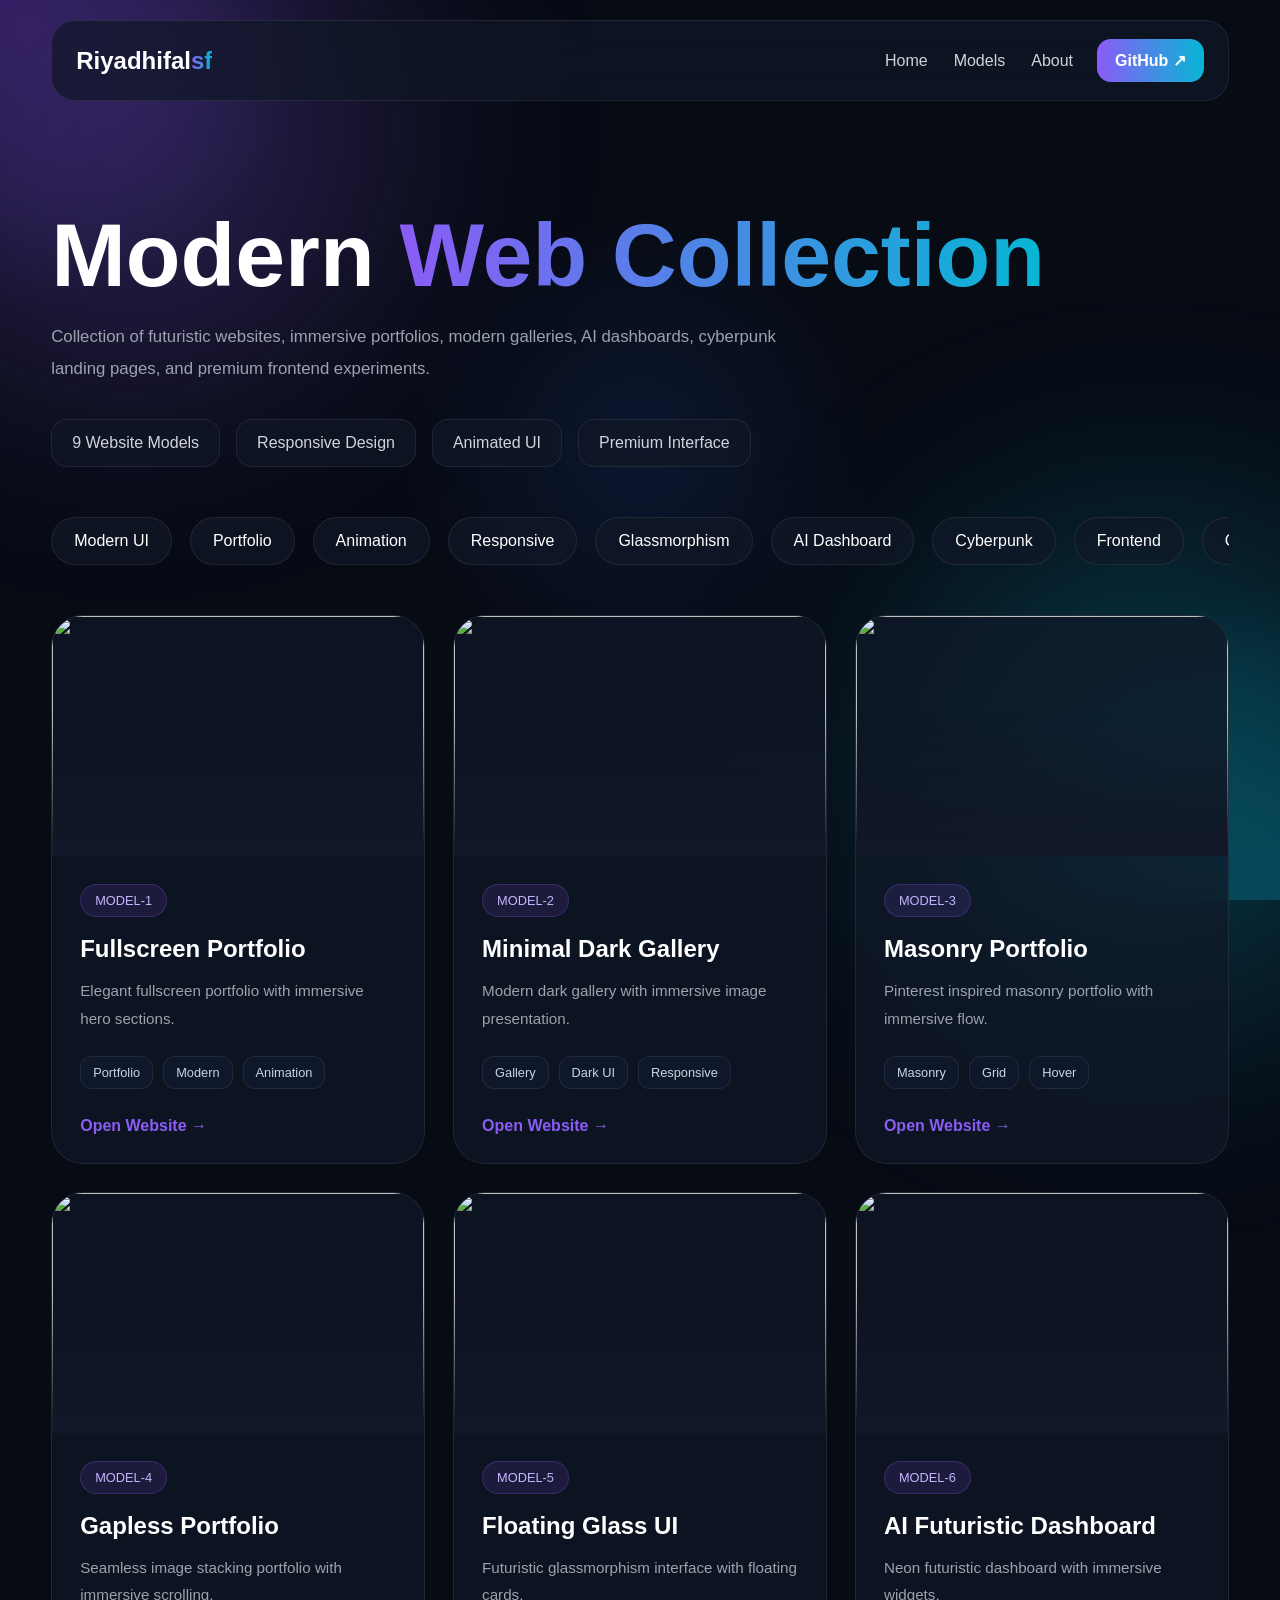
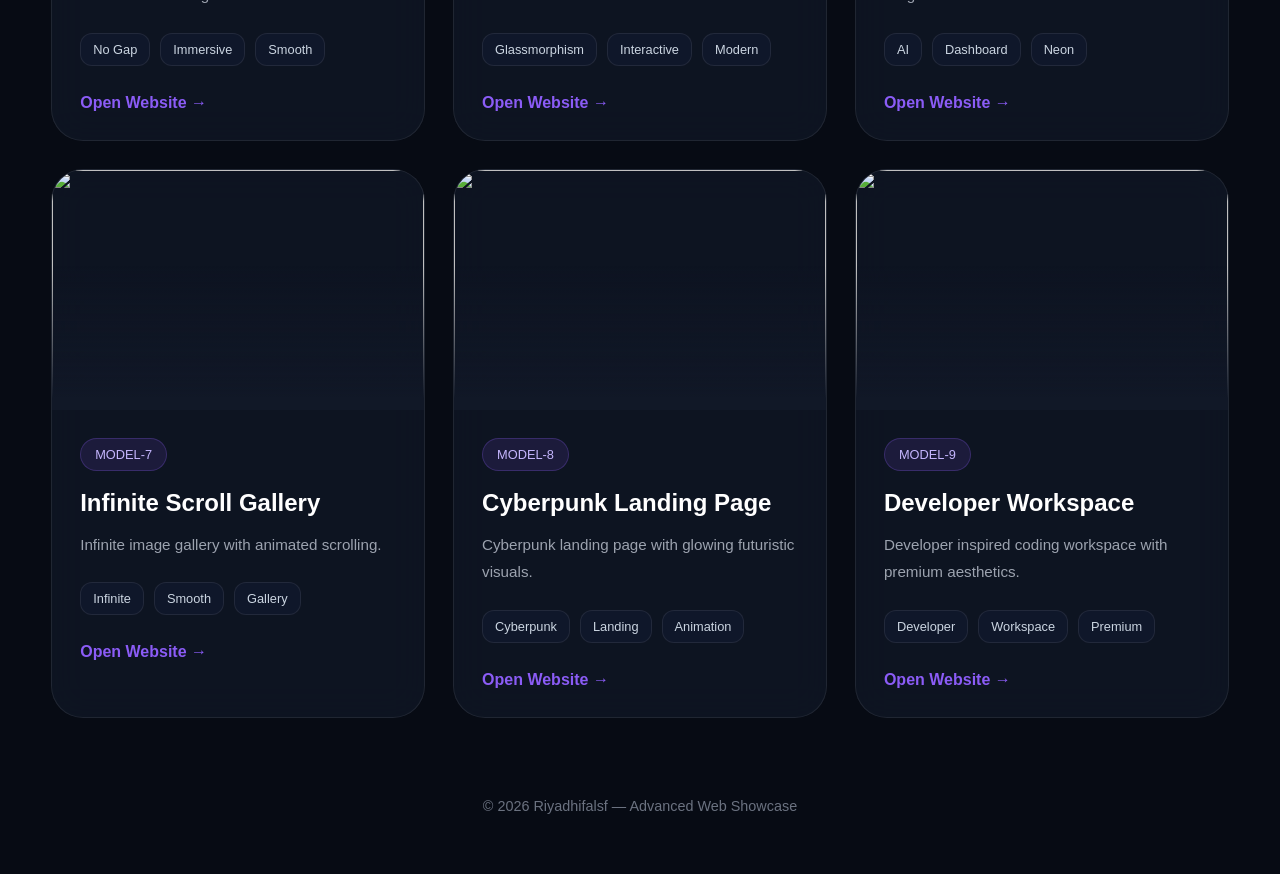
==== index.html @ 680bb46f "update index.html" ====
<!DOCTYPE html>
<html lang="en">
<head>

<meta charset="UTF-8">
<meta name="viewport" content="width=device-width, initial-scale=1.0">

<title>Riyadhifalsf — Modern Web Collection</title>

<link rel="preconnect" href="https://fonts.googleapis.com">

<style>

/* ========================= */
/* RESET */
/* ========================= */

*{
  margin:0;
  padding:0;
  box-sizing:border-box;
}

html{
  scroll-behavior:smooth;
}

body{
  font-family:Inter,sans-serif;
  background:#070b14;
  color:white;
  overflow-x:hidden;
}

/* ========================= */
/* PERFORMANCE */
/* ========================= */

img{
  image-rendering:auto;
  backface-visibility:hidden;
  transform:translateZ(0);
}

::-webkit-scrollbar{
  width:10px;
}

::-webkit-scrollbar-track{
  background:#070b14;
}

::-webkit-scrollbar-thumb{
  background:linear-gradient(
  to bottom,
  #8b5cf6,
  #06b6d4
  );

  border-radius:999px;
}

::selection{
  background:#8b5cf6;
  color:white;
}

/* ========================= */
/* BACKGROUND */
/* ========================= */

.background{
  position:fixed;
  inset:0;
  z-index:-10;

  background:
  radial-gradient(circle at top left,#7c3aed40,transparent 20%),
  radial-gradient(circle at bottom right,#06b6d440,transparent 20%),
  radial-gradient(circle at center,#2563eb20,transparent 30%),
  #070b14;
}

.blur{
  position:fixed;
  width:500px;
  height:500px;
  border-radius:50%;
  filter:blur(120px);
  opacity:.25;
  z-index:-5;
  animation:float 12s ease-in-out infinite;
}

.blur.one{
  background:#8b5cf6;
  top:-120px;
  left:-120px;
}

.blur.two{
  background:#06b6d4;
  bottom:-120px;
  right:-120px;
  animation-delay:5s;
}

@keyframes float{

  0%{
    transform:translateY(0);
  }

  50%{
    transform:translateY(40px);
  }

  100%{
    transform:translateY(0);
  }

}

/* ========================= */
/* NAVBAR */
/* ========================= */

.navbar{
  position:sticky;
  top:20px;
  z-index:999;

  width:min(1320px,92%);
  margin:auto;
  margin-top:20px;

  padding:18px 24px;
  border-radius:24px;

  display:flex;
  justify-content:space-between;
  align-items:center;

  background:rgba(17,24,39,.7);
  border:1px solid rgba(255,255,255,.08);

  backdrop-filter:blur(20px);

  transition:
  transform .45s ease,
  opacity .35s ease,
  background .35s ease;
}

/* SMART HIDE */

.navbar.hide{
  transform:translateY(-55%);
  opacity:.92;
}

.navbar.scrolled{
  background:rgba(10,14,24,.82);

  border-color:rgba(255,255,255,.12);

  box-shadow:
  0 10px 30px rgba(0,0,0,.25);
}

.logo{
  font-size:1.5rem;
  font-weight:900;
}

.logo span{
  background:linear-gradient(to right,#8b5cf6,#06b6d4);
  -webkit-background-clip:text;
  -webkit-text-fill-color:transparent;
}

/* NAV CENTER */

.nav-center{
  display:flex;
  align-items:center;
  gap:24px;
}

.nav-links{
  display:flex;
  align-items:center;
  gap:26px;
}

.nav-links a{
  text-decoration:none;
  color:#d1d5db;
  transition:.3s;
  position:relative;
}

.nav-links a:hover{
  color:white;
}

.nav-links a::after{
  content:"";
  position:absolute;
  left:0;
  bottom:-6px;
  width:0%;
  height:2px;
  background:#8b5cf6;
  transition:.3s;
}

.nav-links a:hover::after{
  width:100%;
}

.github-btn{
  display:flex;
  align-items:center;
  justify-content:center;

  padding:12px 18px;
  border-radius:14px;

  background:linear-gradient(
  to right,
  #8b5cf6,
  #06b6d4
  );

  color:white;
  text-decoration:none;
  font-weight:700;

  transition:.35s;
}

.github-btn:hover{
  transform:translateY(-3px);

  box-shadow:
  0 10px 25px rgba(139,92,246,.3);
}

/* ========================= */
/* HAMBURGER */
/* ========================= */

.hamburger{
  width:50px;
  height:50px;
  border-radius:16px;

  display:none;
  align-items:center;
  justify-content:center;
  flex-direction:column;
  gap:6px;

  cursor:pointer;

  background:#111827;
  border:1px solid rgba(255,255,255,.08);
}

.hamburger span{
  width:22px;
  height:2px;
  background:white;
  border-radius:999px;
}

/* ========================= */
/* MOBILE MENU */
/* ========================= */

.mobile-menu{
  position:fixed;
  top:0;
  right:-100%;

  width:320px;
  height:100vh;

  background:rgba(7,11,20,.96);

  backdrop-filter:blur(20px);

  z-index:9999;

  padding:90px 30px;

  transition:.45s ease;

  border-left:1px solid rgba(255,255,255,.08);
}

.mobile-menu.active{
  right:0;
}

.mobile-menu a{
  display:block;

  margin-bottom:22px;

  text-decoration:none;
  color:white;
  font-size:1.1rem;

  padding:16px 18px;

  border-radius:16px;

  background:#111827;
  border:1px solid rgba(255,255,255,.06);

  transition:.35s;
}

.mobile-menu a:hover{
  transform:translateX(8px);
  border-color:#8b5cf6;
}

/* ========================= */
/* CONTAINER */
/* ========================= */

.container{
  width:min(1350px,92%);
  margin:auto;
  padding:60px 0;
}

/* ========================= */
/* HERO */
/* ========================= */

.hero{
  margin-top:50px;
  margin-bottom:50px;
}

.hero h1{
  font-size:clamp(3rem,7vw,6rem);
  line-height:1;
  font-weight:900;
  margin-bottom:20px;
}

.hero h1 span{
  background:linear-gradient(to right,#8b5cf6,#06b6d4);
  -webkit-background-clip:text;
  -webkit-text-fill-color:transparent;
}

.hero p{
  max-width:760px;
  color:#9ca3af;
  line-height:1.9;
  font-size:1.05rem;
}

.stats{
  margin-top:35px;
  display:flex;
  gap:16px;
  flex-wrap:wrap;
}

.stat{
  padding:14px 20px;
  border-radius:16px;

  background:rgba(17,24,39,.7);
  border:1px solid rgba(255,255,255,.08);

  color:#d1d5db;
}

/* ========================= */
/* MOVING TAGS */
/* ========================= */

.marquee{
  overflow:hidden;
  margin-top:30px;
}

.marquee-track{
  display:flex;
  width:max-content;
  gap:18px;

  animation:marquee 28s linear infinite;
}

.moving-tag{
  padding:14px 22px;
  border-radius:999px;

  background:rgba(17,24,39,.72);
  border:1px solid rgba(255,255,255,.08);

  white-space:nowrap;

  transition:.35s;
}

.moving-tag:hover{
  transform:translateY(-5px);
  border-color:#8b5cf6;
}

@keyframes marquee{

  0%{
    transform:translateX(0);
  }

  100%{
    transform:translateX(-50%);
  }

}

/* ========================= */
/* GRID */
/* ========================= */

.grid{
  margin-top:50px;

  display:grid;
  grid-template-columns:repeat(auto-fit,minmax(320px,1fr));

  gap:28px;
}

/* ========================= */
/* CARD */
/* ========================= */

.card{
  position:relative;
  overflow:hidden;

  border-radius:32px;

  background:rgba(17,24,39,.72);
  border:1px solid rgba(255,255,255,.08);

  text-decoration:none;
  color:white;

  backdrop-filter:blur(18px);

  transition:.45s ease;
}

.card:hover{
  transform:translateY(-12px);

  border-color:#8b5cf6;

  box-shadow:
  0 25px 60px rgba(139,92,246,.18),
  0 10px 30px rgba(6,182,212,.1);
}

.preview{
  position:relative;
  height:240px;
  overflow:hidden;
}

.preview img{
  width:100%;
  height:100%;
  object-fit:cover;
  transition:1s ease;
}

.card:hover img{
  transform:scale(1.08);
}

.overlay{
  position:absolute;
  inset:0;

  background:linear-gradient(
  to top,
  #111827 5%,
  transparent 60%
  );
}

.content{
  padding:28px;
}

.tag{
  display:inline-flex;

  padding:8px 14px;
  border-radius:999px;

  background:#8b5cf620;
  border:1px solid #8b5cf640;

  color:#c4b5fd;
  font-size:.8rem;

  margin-bottom:18px;
}

.title{
  font-size:1.5rem;
  font-weight:800;
  margin-bottom:14px;
}

.description{
  color:#9ca3af;
  line-height:1.8;
  font-size:.95rem;
}

.features{
  display:flex;
  flex-wrap:wrap;
  gap:10px;

  margin-top:24px;
}

.feature{
  padding:8px 12px;
  border-radius:12px;

  background:#0f172a;
  border:1px solid rgba(255,255,255,.08);

  color:#cbd5e1;
  font-size:.8rem;
}

.button{
  margin-top:28px;

  display:inline-flex;
  align-items:center;
  gap:10px;

  font-weight:700;
  color:#8b5cf6;
}

/* ========================= */
/* FOOTER */
/* ========================= */

footer{
  margin-top:80px;
  text-align:center;
  color:#6b7280;
  font-size:.9rem;
}

/* ========================= */
/* MOBILE */
/* ========================= */

@media(max-width:768px){

  .nav-center{
    display:none;
  }

  .hamburger{
    display:flex;
  }

  .navbar{
    width:94%;
    padding:16px 18px;
  }

  .container{
    width:94%;
    padding:40px 0;
  }

  .hero h1{
    font-size:2.6rem;
  }

  .hero p{
    font-size:.95rem;
  }

  .stats{
    gap:12px;
  }

  .stat{
    width:100%;
    text-align:center;
  }

  .grid{
    grid-template-columns:1fr;
    gap:22px;
  }

  .preview{
    height:210px;
  }

  .content{
    padding:22px;
  }

  .title{
    font-size:1.25rem;
  }

  .button{
    width:100%;
    justify-content:center;

    padding:14px;
    border-radius:16px;

    background:#8b5cf615;
    border:1px solid #8b5cf640;
  }

  .blur{
    filter:blur(70px);
    opacity:.18;
  }

  .card:hover{
    transform:none;
  }

}

</style>
</head>

<body>

<div class="background"></div>

<div class="blur one"></div>
<div class="blur two"></div>

<!-- NAVBAR -->

<nav class="navbar">

  <div class="logo">
    Riyadhifal<span>sf</span>
  </div>

  <div class="nav-center">

    <div class="nav-links">
      <a href="#">Home</a>
      <a href="#models">Models</a>
      <a href="#about">About</a>
    </div>

    <a href="https://github.com/" class="github-btn">
      GitHub ↗
    </a>

  </div>

  <div class="hamburger" onclick="toggleMenu()">
    <span></span>
    <span></span>
    <span></span>
  </div>

</nav>

<!-- MOBILE MENU -->

<div class="mobile-menu" id="mobileMenu">

  <a href="#">🏠 Home</a>
  <a href="#models">🧩 Models</a>
  <a href="#about">✨ About</a>
  <a href="https://github.com/">⚡ GitHub</a>

</div>

<div class="container">

<!-- HERO -->

<section class="hero">

<h1>
Modern <span>Web Collection</span>
</h1>

<p>
Collection of futuristic websites, immersive portfolios,
modern galleries, AI dashboards, cyberpunk landing pages,
and premium frontend experiments.
</p>

<div class="stats">
<div class="stat">9 Website Models</div>
<div class="stat">Responsive Design</div>
<div class="stat">Animated UI</div>
<div class="stat">Premium Interface</div>
</div>

</section>

<!-- MOVING TAGS -->

<section class="marquee">

<div class="marquee-track">

<div class="moving-tag">Modern UI</div>
<div class="moving-tag">Portfolio</div>
<div class="moving-tag">Animation</div>
<div class="moving-tag">Responsive</div>
<div class="moving-tag">Glassmorphism</div>
<div class="moving-tag">AI Dashboard</div>
<div class="moving-tag">Cyberpunk</div>
<div class="moving-tag">Frontend</div>
<div class="moving-tag">Gallery</div>
<div class="moving-tag">Infinite Scroll</div>

<div class="moving-tag">Modern UI</div>
<div class="moving-tag">Portfolio</div>
<div class="moving-tag">Animation</div>
<div class="moving-tag">Responsive</div>
<div class="moving-tag">Glassmorphism</div>
<div class="moving-tag">AI Dashboard</div>
<div class="moving-tag">Cyberpunk</div>
<div class="moving-tag">Frontend</div>
<div class="moving-tag">Gallery</div>
<div class="moving-tag">Infinite Scroll</div>

</div>

</section>

<!-- GRID -->

<section class="grid" id="models">

<!-- MODEL 1 -->
<a href="./model-1/" class="card">
<div class="preview">
<img loading="lazy" src="https://images.unsplash.com/photo-1498050108023-c5249f4df085?q=80&w=1600&auto=format&fit=crop">
<div class="overlay"></div>
</div>

<div class="content">
<div class="tag">MODEL-1</div>
<div class="title">Fullscreen Portfolio</div>

<div class="description">
Elegant fullscreen portfolio with immersive hero sections.
</div>

<div class="features">
<div class="feature">Portfolio</div>
<div class="feature">Modern</div>
<div class="feature">Animation</div>
</div>

<div class="button">Open Website →</div>
</div>
</a>

<!-- MODEL 2 -->
<a href="./model-2/" class="card">
<div class="preview">
<img loading="lazy" src="https://images.unsplash.com/photo-1516321318423-f06f85e504b3?q=80&w=1600&auto=format&fit=crop">
<div class="overlay"></div>
</div>

<div class="content">
<div class="tag">MODEL-2</div>
<div class="title">Minimal Dark Gallery</div>

<div class="description">
Modern dark gallery with immersive image presentation.
</div>

<div class="features">
<div class="feature">Gallery</div>
<div class="feature">Dark UI</div>
<div class="feature">Responsive</div>
</div>

<div class="button">Open Website →</div>
</div>
</a>

<!-- MODEL 3 -->
<a href="./model-3/" class="card">
<div class="preview">
<img loading="lazy" src="https://images.unsplash.com/photo-1518770660439-4636190af475?q=80&w=1600&auto=format&fit=crop">
<div class="overlay"></div>
</div>

<div class="content">
<div class="tag">MODEL-3</div>
<div class="title">Masonry Portfolio</div>

<div class="description">
Pinterest inspired masonry portfolio with immersive flow.
</div>

<div class="features">
<div class="feature">Masonry</div>
<div class="feature">Grid</div>
<div class="feature">Hover</div>
</div>

<div class="button">Open Website →</div>
</div>
</a>

<!-- MODEL 4 -->
<a href="./model-4/" class="card">
<div class="preview">
<img loading="lazy" src="https://images.unsplash.com/photo-1484417894907-623942c8ee29?q=80&w=1600&auto=format&fit=crop">
<div class="overlay"></div>
</div>

<div class="content">
<div class="tag">MODEL-4</div>
<div class="title">Gapless Portfolio</div>

<div class="description">
Seamless image stacking portfolio with immersive scrolling.
</div>

<div class="features">
<div class="feature">No Gap</div>
<div class="feature">Immersive</div>
<div class="feature">Smooth</div>
</div>

<div class="button">Open Website →</div>
</div>
</a>

<!-- MODEL 5 -->
<a href="./model-5/" class="card">
<div class="preview">
<img loading="lazy" src="https://images.unsplash.com/photo-1517430816045-df4b7de11d1d?q=80&w=1600&auto=format&fit=crop">
<div class="overlay"></div>
</div>

<div class="content">
<div class="tag">MODEL-5</div>
<div class="title">Floating Glass UI</div>

<div class="description">
Futuristic glassmorphism interface with floating cards.
</div>

<div class="features">
<div class="feature">Glassmorphism</div>
<div class="feature">Interactive</div>
<div class="feature">Modern</div>
</div>

<div class="button">Open Website →</div>
</div>
</a>

<!-- MODEL 6 -->
<a href="./model-6/" class="card">
<div class="preview">
<img loading="lazy" src="https://images.unsplash.com/photo-1526374965328-7f61d4dc18c5?q=80&w=1600&auto=format&fit=crop">
<div class="overlay"></div>
</div>

<div class="content">
<div class="tag">MODEL-6</div>
<div class="title">AI Futuristic Dashboard</div>

<div class="description">
Neon futuristic dashboard with immersive widgets.
</div>

<div class="features">
<div class="feature">AI</div>
<div class="feature">Dashboard</div>
<div class="feature">Neon</div>
</div>

<div class="button">Open Website →</div>
</div>
</a>

<!-- MODEL 7 -->
<a href="./model-7/" class="card">
<div class="preview">
<img loading="lazy" src="https://images.unsplash.com/photo-1515879218367-8466d910aaa4?q=80&w=1600&auto=format&fit=crop">
<div class="overlay"></div>
</div>

<div class="content">
<div class="tag">MODEL-7</div>
<div class="title">Infinite Scroll Gallery</div>

<div class="description">
Infinite image gallery with animated scrolling.
</div>

<div class="features">
<div class="feature">Infinite</div>
<div class="feature">Smooth</div>
<div class="feature">Gallery</div>
</div>

<div class="button">Open Website →</div>
</div>
</a>

<!-- MODEL 8 -->
<a href="./model-8/" class="card">
<div class="preview">
<img loading="lazy" src="https://images.unsplash.com/photo-1504384308090-c894fdcc538d?q=80&w=1600&auto=format&fit=crop">
<div class="overlay"></div>
</div>

<div class="content">
<div class="tag">MODEL-8</div>
<div class="title">Cyberpunk Landing Page</div>

<div class="description">
Cyberpunk landing page with glowing futuristic visuals.
</div>

<div class="features">
<div class="feature">Cyberpunk</div>
<div class="feature">Landing</div>
<div class="feature">Animation</div>
</div>

<div class="button">Open Website →</div>
</div>
</a>

<!-- MODEL 9 -->
<a href="./model-9/" class="card">
<div class="preview">
<img loading="lazy" src="https://images.unsplash.com/photo-1517694712202-14dd9538aa97?q=80&w=1600&auto=format&fit=crop">
<div class="overlay"></div>
</div>

<div class="content">
<div class="tag">MODEL-9</div>
<div class="title">Developer Workspace</div>

<div class="description">
Developer inspired coding workspace with premium aesthetics.
</div>

<div class="features">
<div class="feature">Developer</div>
<div class="feature">Workspace</div>
<div class="feature">Premium</div>
</div>

<div class="button">Open Website →</div>
</div>
</a>

</section>

<footer id="about">
© 2026 Riyadhifalsf — Advanced Web Showcase
</footer>

</div>

<script>

/* MOBILE MENU */

function toggleMenu(){

document
.getElementById("mobileMenu")
.classList
.toggle("active");

}

/* SMART NAVBAR */

const navbar = document.querySelector(".navbar");

let lastScroll = 0;

window.addEventListener("scroll",()=>{

const currentScroll = window.pageYOffset;

/* blur background */

if(currentScroll > 30){

navbar.classList.add("scrolled");

}else{

navbar.classList.remove("scrolled");

}

/* hide navbar */

if(currentScroll > lastScroll && currentScroll > 120){

navbar.classList.add("hide");

}else{

navbar.classList.remove("hide");

}

lastScroll = currentScroll;

});

</script>

</body>
</html>
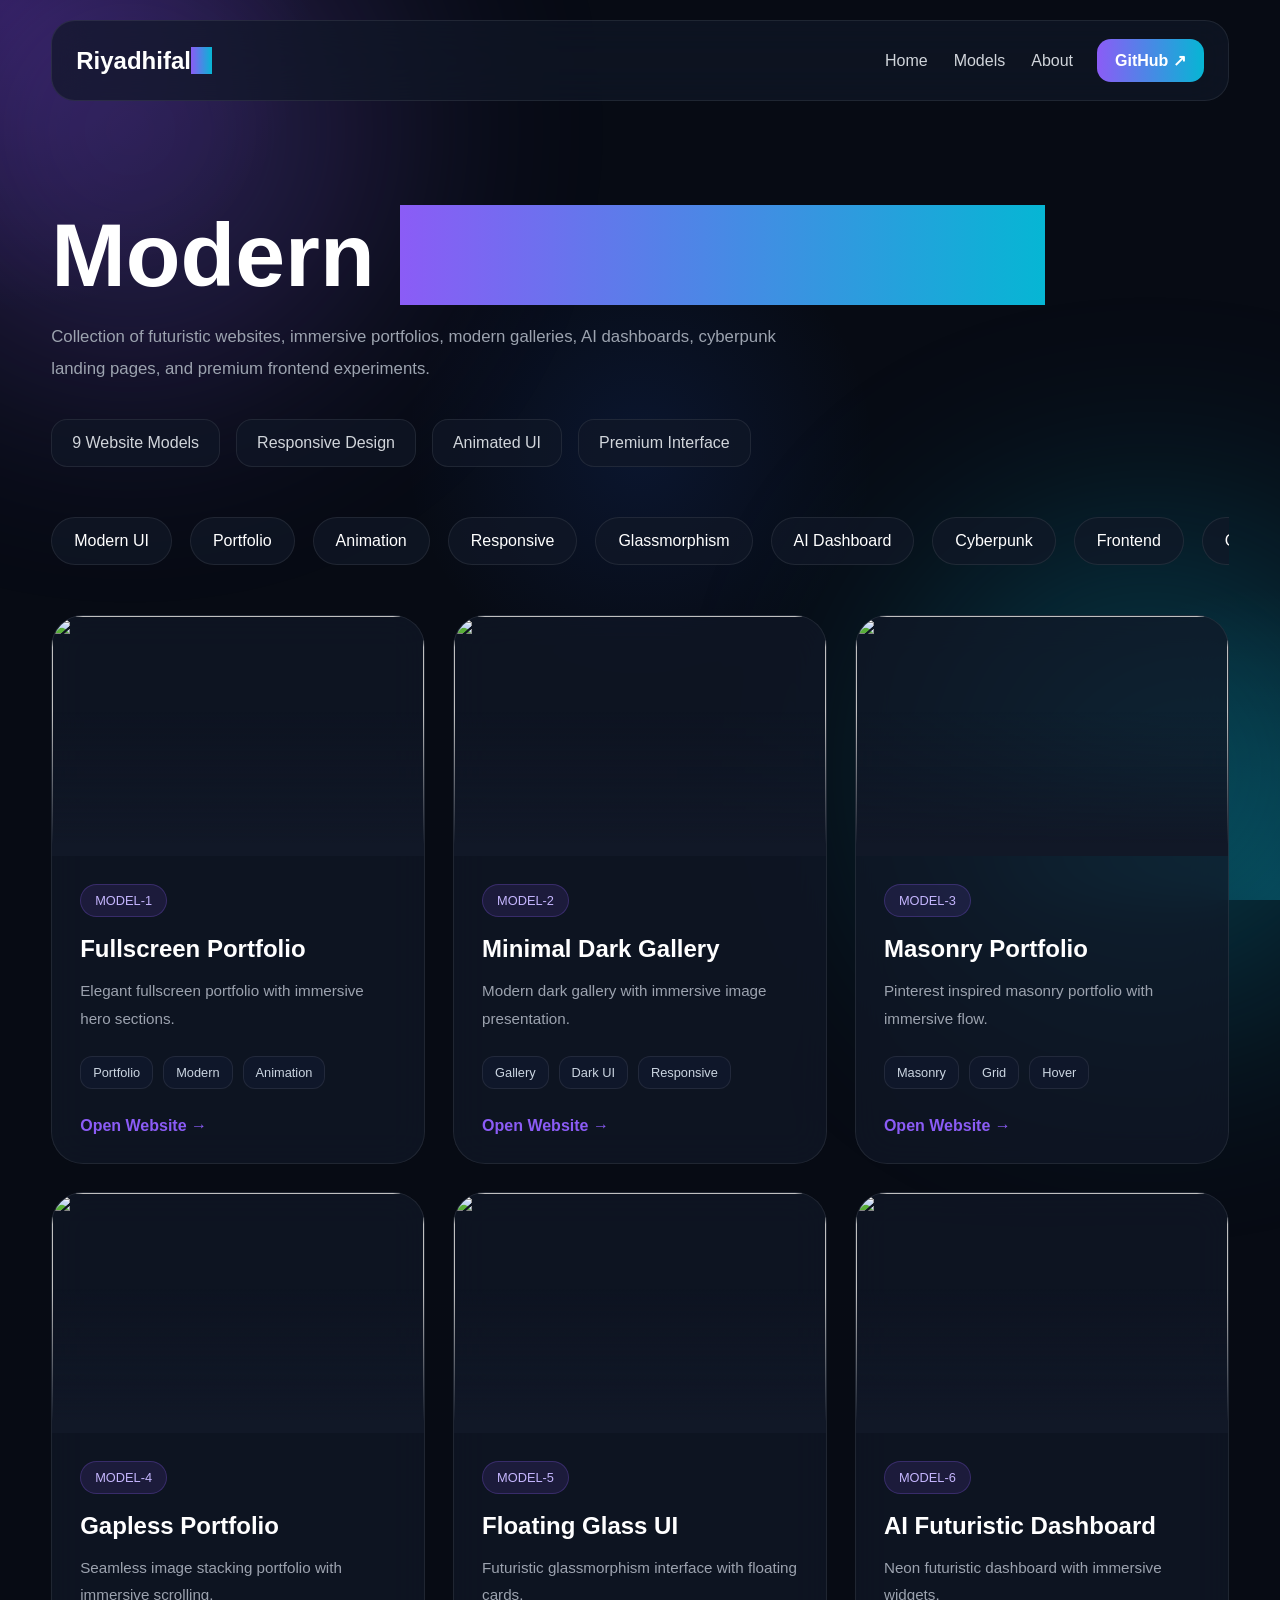
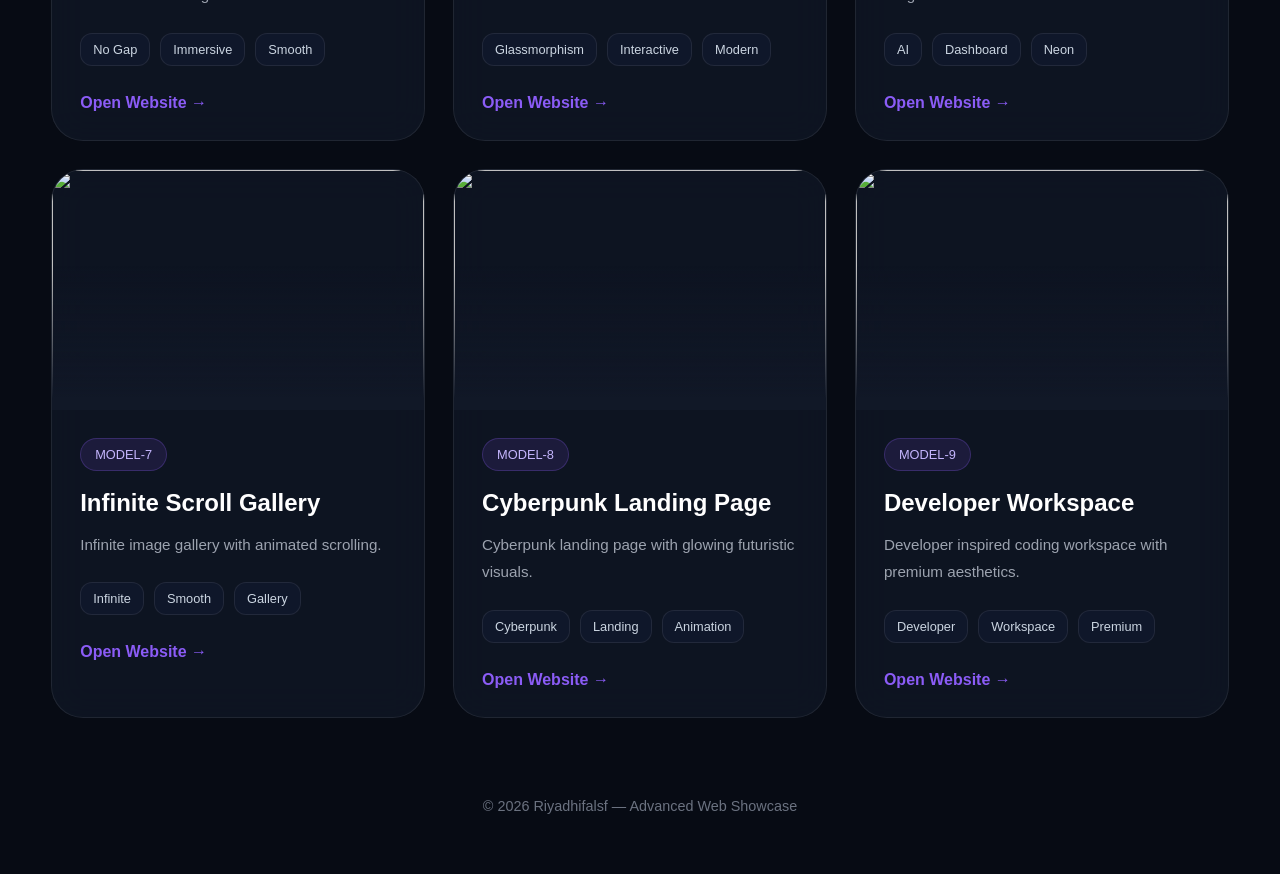
==== commit 1113f8b0: "updated" ====
--- a/index.html
+++ b/index.html
@@ -175,7 +175,7 @@
 
 .logo span{
   background:linear-gradient(to right,#8b5cf6,#06b6d4);
-  -webkit-background-clip:text;
+  -background-clip:text;
   -webkit-text-fill-color:transparent;
 }
 
@@ -356,7 +356,7 @@
 
 .hero h1 span{
   background:linear-gradient(to right,#8b5cf6,#06b6d4);
-  -webkit-background-clip:text;
+  -background-clip:text;
   -webkit-text-fill-color:transparent;
 }
 
@@ -767,7 +767,7 @@
 <section class="grid" id="models">
 
 <!-- MODEL 1 -->
-<a href="./model-1/" class="card">
+<a href="https://riyadhifalsf.github.io/web-portfolio/model-1/" rel="noopener noreferrer" target="_blank" class="card">
 <div class="preview">
 <img loading="lazy" src="https://images.unsplash.com/photo-1498050108023-c5249f4df085?q=80&w=1600&auto=format&fit=crop">
 <div class="overlay"></div>
@@ -792,7 +792,7 @@
 </a>
 
 <!-- MODEL 2 -->
-<a href="./model-2/" class="card">
+<a href="https://riyadhifalsf.github.io/web-portfolio/model-2/" rel="noopener noreferrer" target="_blank" class="card">
 <div class="preview">
 <img loading="lazy" src="https://images.unsplash.com/photo-1516321318423-f06f85e504b3?q=80&w=1600&auto=format&fit=crop">
 <div class="overlay"></div>
@@ -817,7 +817,7 @@
 </a>
 
 <!-- MODEL 3 -->
-<a href="./model-3/" class="card">
+<a href="https://riyadhifalsf.github.io/web-portfolio/model-3/" rel="noopener noreferrer" target="_blank" class="card">
 <div class="preview">
 <img loading="lazy" src="https://images.unsplash.com/photo-1518770660439-4636190af475?q=80&w=1600&auto=format&fit=crop">
 <div class="overlay"></div>
@@ -842,7 +842,7 @@
 </a>
 
 <!-- MODEL 4 -->
-<a href="./model-4/" class="card">
+<a href="https://riyadhifalsf.github.io/web-portfolio/model-4/" rel="noopener noreferrer" target="_blank" class="card">
 <div class="preview">
 <img loading="lazy" src="https://images.unsplash.com/photo-1484417894907-623942c8ee29?q=80&w=1600&auto=format&fit=crop">
 <div class="overlay"></div>
@@ -867,7 +867,7 @@
 </a>
 
 <!-- MODEL 5 -->
-<a href="./model-5/" class="card">
+<a href="https://riyadhifalsf.github.io/web-portfolio/model-5/" rel="noopener noreferrer" target="_blank" class="card">
 <div class="preview">
 <img loading="lazy" src="https://images.unsplash.com/photo-1517430816045-df4b7de11d1d?q=80&w=1600&auto=format&fit=crop">
 <div class="overlay"></div>
@@ -892,7 +892,7 @@
 </a>
 
 <!-- MODEL 6 -->
-<a href="./model-6/" class="card">
+<a href="https://riyadhifalsf.github.io/web-portfolio/model-6/" rel="noopener noreferrer" target="_blank" class="card">
 <div class="preview">
 <img loading="lazy" src="https://images.unsplash.com/photo-1526374965328-7f61d4dc18c5?q=80&w=1600&auto=format&fit=crop">
 <div class="overlay"></div>
@@ -917,7 +917,7 @@
 </a>
 
 <!-- MODEL 7 -->
-<a href="./model-7/" class="card">
+<a href="https://riyadhifalsf.github.io/web-portfolio/model-7/" rel="noopener noreferrer" target="_blank" class="card">
 <div class="preview">
 <img loading="lazy" src="https://images.unsplash.com/photo-1515879218367-8466d910aaa4?q=80&w=1600&auto=format&fit=crop">
 <div class="overlay"></div>
@@ -942,7 +942,7 @@
 </a>
 
 <!-- MODEL 8 -->
-<a href="./model-8/" class="card">
+<a href="https://riyadhifalsf.github.io/web-portfolio/model-8/" rel="noopener noreferrer" target="_blank" class="card">
 <div class="preview">
 <img loading="lazy" src="https://images.unsplash.com/photo-1504384308090-c894fdcc538d?q=80&w=1600&auto=format&fit=crop">
 <div class="overlay"></div>
@@ -967,7 +967,7 @@
 </a>
 
 <!-- MODEL 9 -->
-<a href="./model-9/" class="card">
+<a href="https://riyadhifalsf.github.io/web-portfolio/model-9/" rel="noopener noreferrer" target="_blank" class="card">
 <div class="preview">
 <img loading="lazy" src="https://images.unsplash.com/photo-1517694712202-14dd9538aa97?q=80&w=1600&auto=format&fit=crop">
 <div class="overlay"></div>
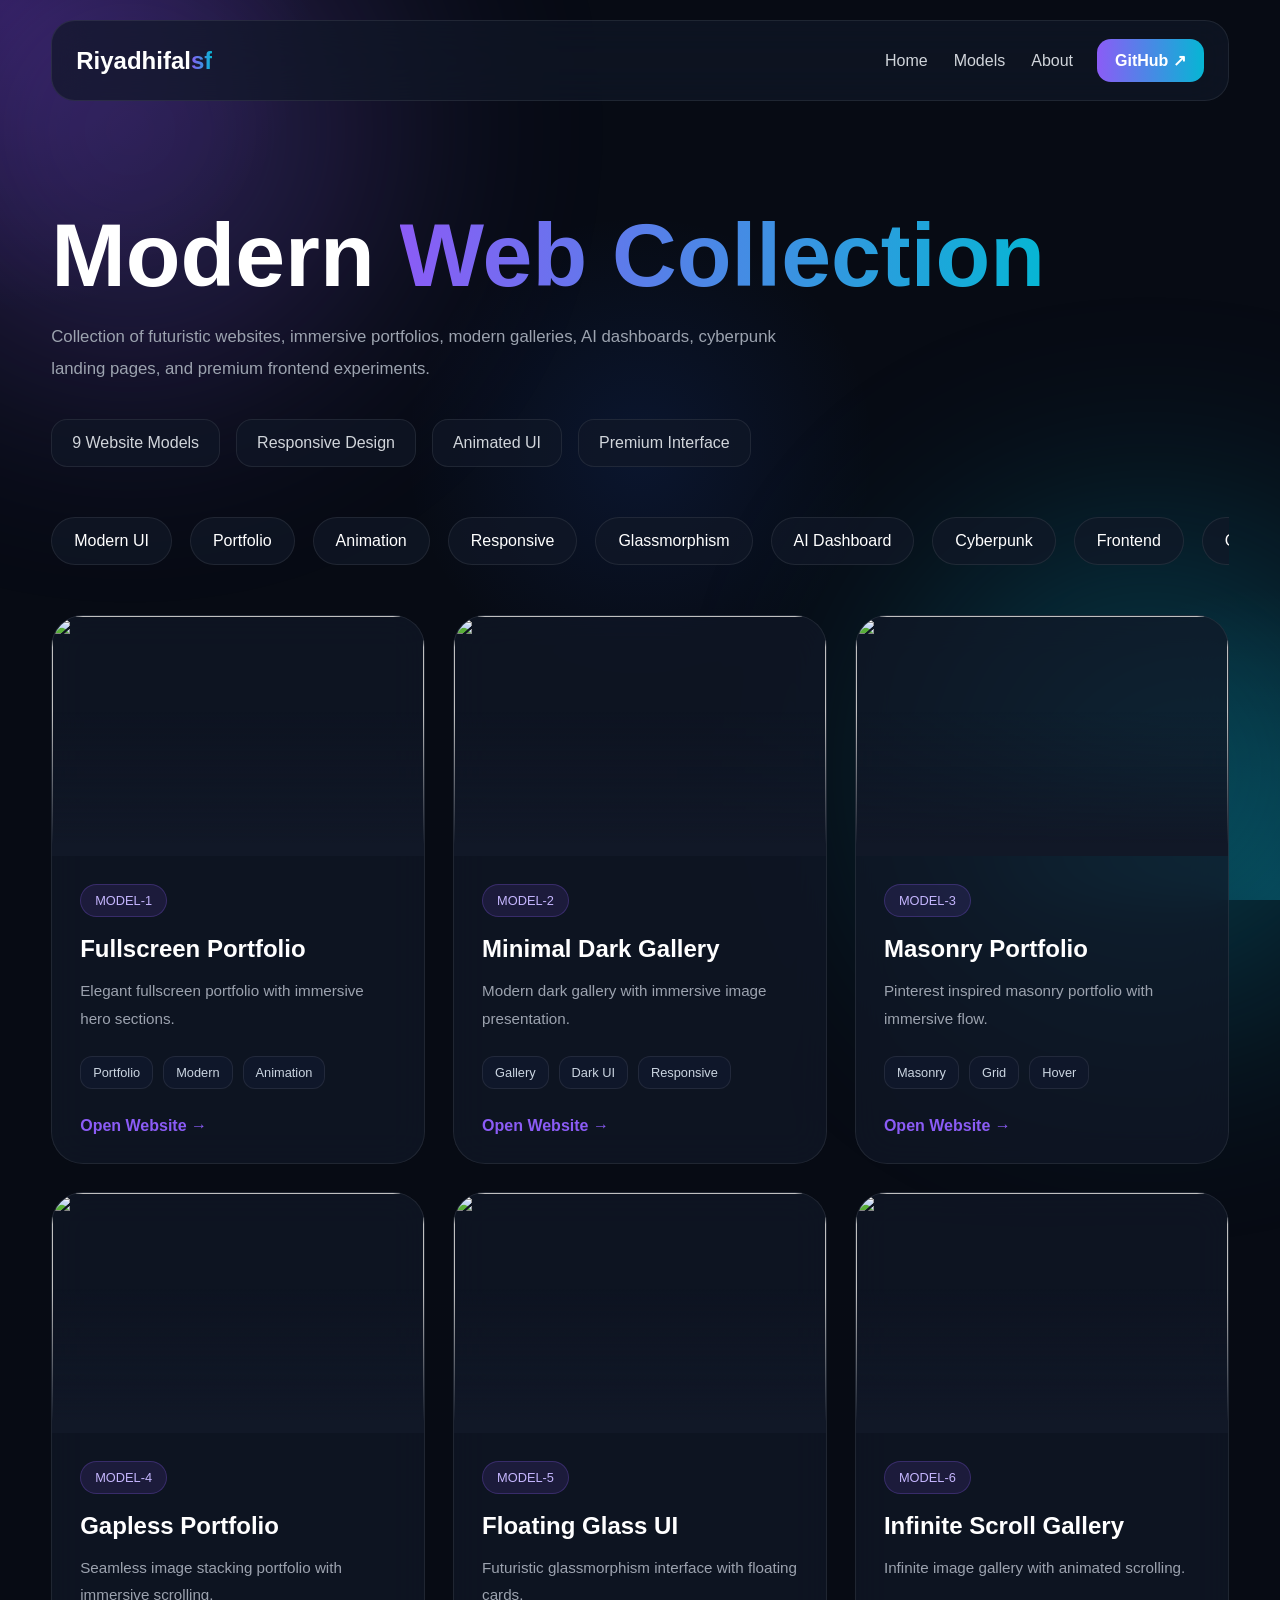
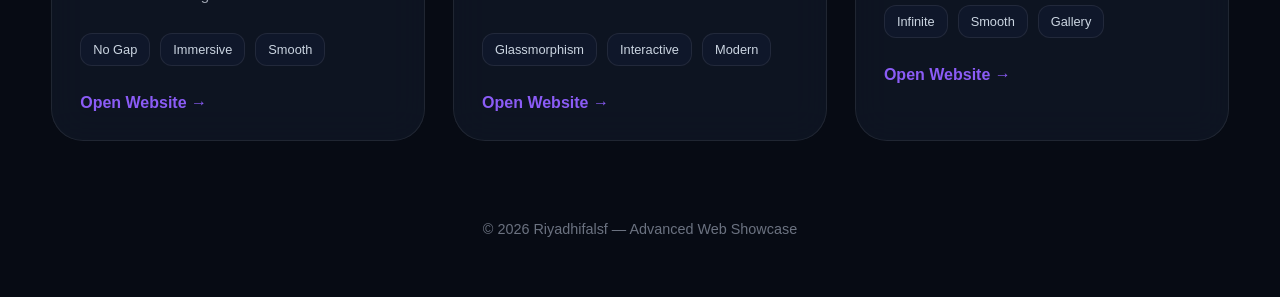
==== commit b2d9e4ff: "update" ====
--- a/index.html
+++ b/index.html
@@ -175,7 +175,7 @@
 
 .logo span{
   background:linear-gradient(to right,#8b5cf6,#06b6d4);
-  -background-clip:text;
+  -webkit-background-clip:text;
   -webkit-text-fill-color:transparent;
 }
 
@@ -356,7 +356,7 @@
 
 .hero h1 span{
   background:linear-gradient(to right,#8b5cf6,#06b6d4);
-  -background-clip:text;
+  -webkit-background-clip:text;
   -webkit-text-fill-color:transparent;
 }
 
@@ -891,32 +891,8 @@
 </div>
 </a>
 
+
 <!-- MODEL 6 -->
-<a href="https://riyadhifalsf.github.io/web-portfolio/model-6/" rel="noopener noreferrer" target="_blank" class="card">
-<div class="preview">
-<img loading="lazy" src="https://images.unsplash.com/photo-1526374965328-7f61d4dc18c5?q=80&w=1600&auto=format&fit=crop">
-<div class="overlay"></div>
-</div>
-
-<div class="content">
-<div class="tag">MODEL-6</div>
-<div class="title">AI Futuristic Dashboard</div>
-
-<div class="description">
-Neon futuristic dashboard with immersive widgets.
-</div>
-
-<div class="features">
-<div class="feature">AI</div>
-<div class="feature">Dashboard</div>
-<div class="feature">Neon</div>
-</div>
-
-<div class="button">Open Website →</div>
-</div>
-</a>
-
-<!-- MODEL 7 -->
 <a href="https://riyadhifalsf.github.io/web-portfolio/model-7/" rel="noopener noreferrer" target="_blank" class="card">
 <div class="preview">
 <img loading="lazy" src="https://images.unsplash.com/photo-1515879218367-8466d910aaa4?q=80&w=1600&auto=format&fit=crop">
@@ -924,7 +900,7 @@
 </div>
 
 <div class="content">
-<div class="tag">MODEL-7</div>
+<div class="tag">MODEL-6</div>
 <div class="title">Infinite Scroll Gallery</div>
 
 <div class="description">
@@ -941,56 +917,6 @@
 </div>
 </a>
 
-<!-- MODEL 8 -->
-<a href="https://riyadhifalsf.github.io/web-portfolio/model-8/" rel="noopener noreferrer" target="_blank" class="card">
-<div class="preview">
-<img loading="lazy" src="https://images.unsplash.com/photo-1504384308090-c894fdcc538d?q=80&w=1600&auto=format&fit=crop">
-<div class="overlay"></div>
-</div>
-
-<div class="content">
-<div class="tag">MODEL-8</div>
-<div class="title">Cyberpunk Landing Page</div>
-
-<div class="description">
-Cyberpunk landing page with glowing futuristic visuals.
-</div>
-
-<div class="features">
-<div class="feature">Cyberpunk</div>
-<div class="feature">Landing</div>
-<div class="feature">Animation</div>
-</div>
-
-<div class="button">Open Website →</div>
-</div>
-</a>
-
-<!-- MODEL 9 -->
-<a href="https://riyadhifalsf.github.io/web-portfolio/model-9/" rel="noopener noreferrer" target="_blank" class="card">
-<div class="preview">
-<img loading="lazy" src="https://images.unsplash.com/photo-1517694712202-14dd9538aa97?q=80&w=1600&auto=format&fit=crop">
-<div class="overlay"></div>
-</div>
-
-<div class="content">
-<div class="tag">MODEL-9</div>
-<div class="title">Developer Workspace</div>
-
-<div class="description">
-Developer inspired coding workspace with premium aesthetics.
-</div>
-
-<div class="features">
-<div class="feature">Developer</div>
-<div class="feature">Workspace</div>
-<div class="feature">Premium</div>
-</div>
-
-<div class="button">Open Website →</div>
-</div>
-</a>
-
 </section>
 
 <footer id="about">
